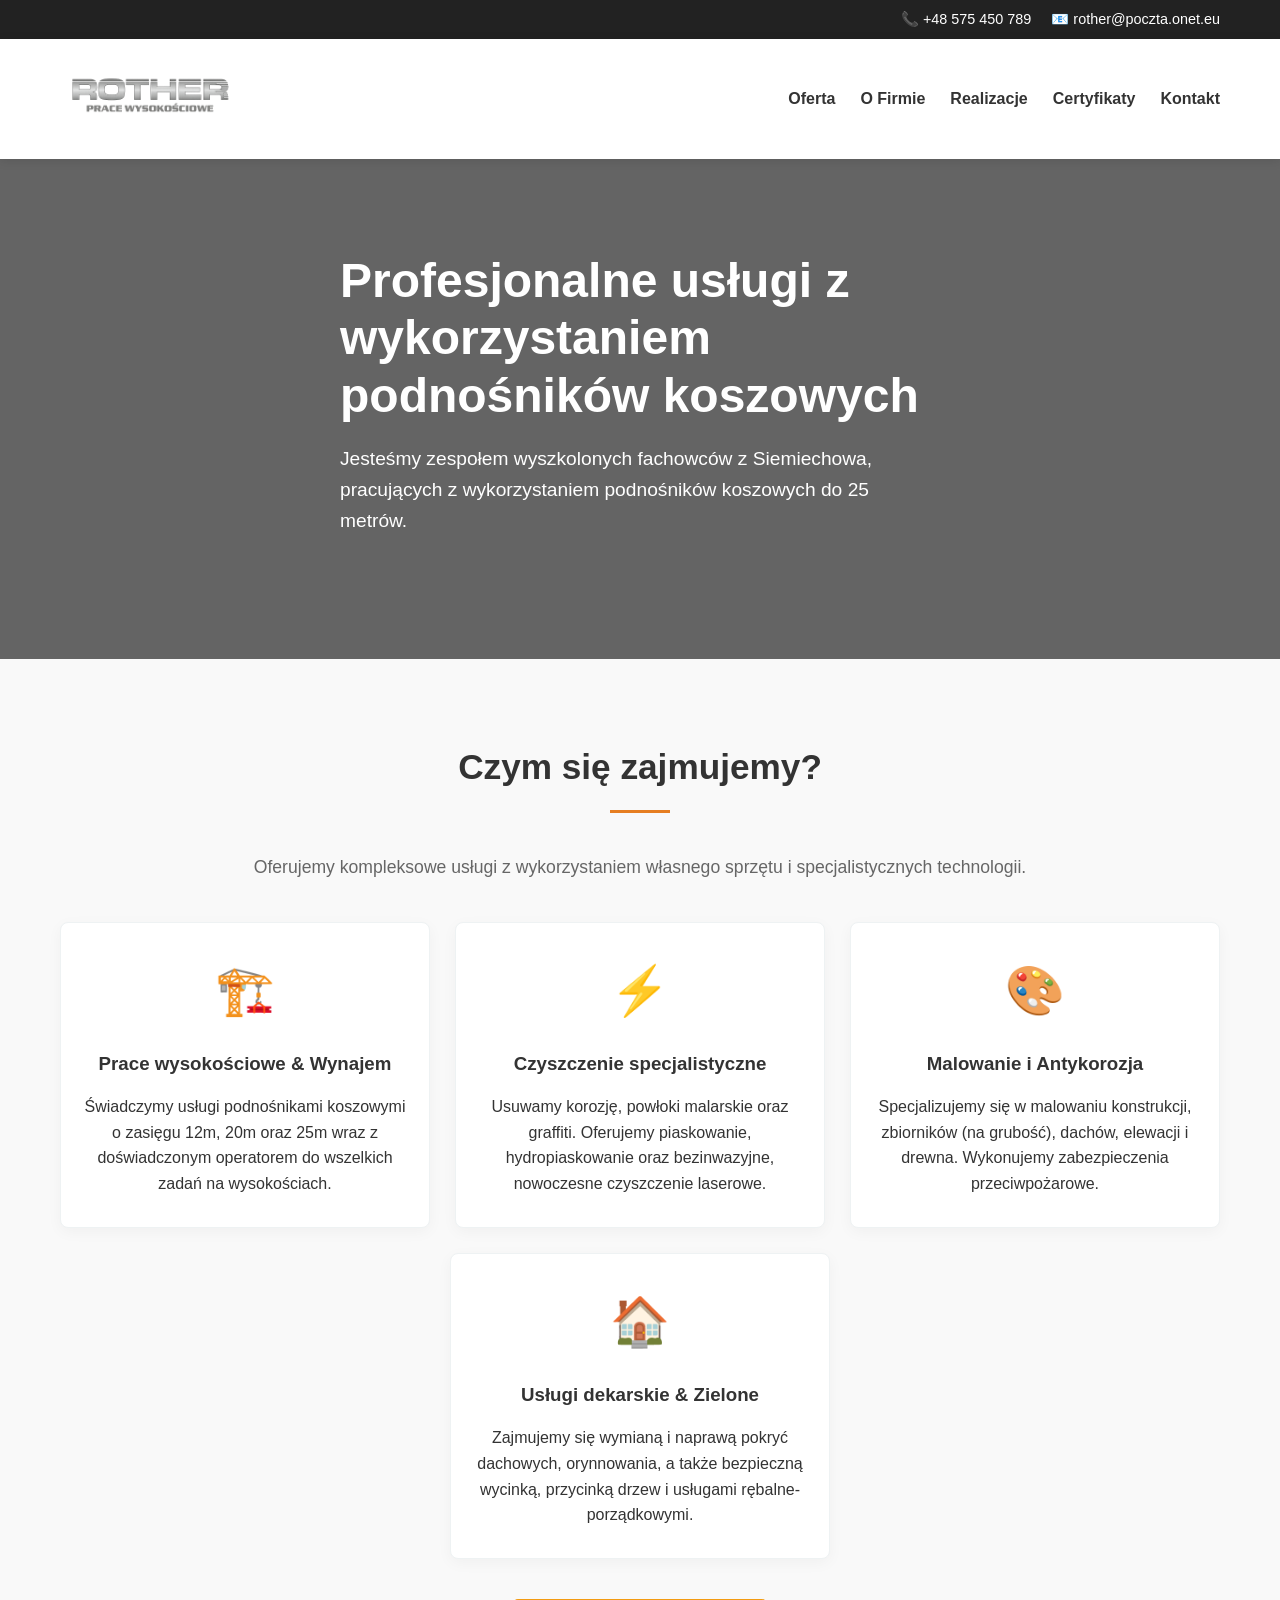
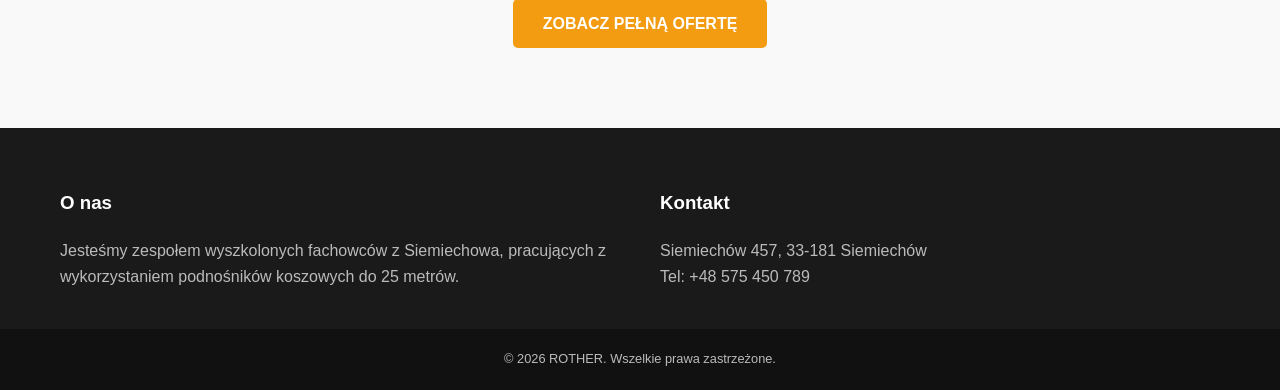
==== index.html @ 0a18b369 "poprawki" ====
<!doctype html>
<html lang="pl">
  <head>
    <meta charset="UTF-8" />
    <meta name="viewport" content="width=device-width, initial-scale=1.0" />
    <title>ROTHER - Prace Wysokościowe</title>
    <link rel="icon" type="image/png" href="media/logo.png" />
    <link rel="stylesheet" href="style.css" />
  </head>
  <body>
    <!-- Górny pasek kontaktowy -->
    <div class="top-bar">
      <div class="container">
        <div class="contact-info">
          <span>📞 +48 575 450 789</span>
          <span>📧 rother@poczta.onet.eu</span>
        </div>
      </div>
    </div>
    <!-- Nagłówek -->
    <header>
      <div class="container flex-header">
        <a href="index.html" class="logo-link">
            <img src="media/logo.png" alt="ROTHER Logo" />
        </a>
        <nav>
          <ul>
            <li><a href="oferta.html">Oferta</a></li>
            <li><a href="o-firmie.html">O Firmie</a></li>
            <li><a href="realizacje.html">Realizacje</a></li>
            <li><a href="certyfikaty.html">Certyfikaty</a></li>
            <li><a href="kontakt.html">Kontakt</a></li>
          </ul>
        </nav>
      </div>
    </header>

    <!-- Sekcja Hero (Baner) -->
    <section class="hero">
      <div class="container">
        <div class="hero-content">
          <h2>Profesjonalne usługi z wykorzystaniem podnośników koszowych</h2>
          <p>
            Jesteśmy zespołem wyszkolonych fachowców z Siemiechowa, pracujących z wykorzystaniem podnośników koszowych do 25 metrów.
          </p>
          </p>
        </div>
      </div>
    </section>

    <!-- Sekcja Usług -->
    <section class="services">
      <div class="container">
        <h2 class="section-title">Czym się zajmujemy?</h2>
        <p class="section-subtitle">Oferujemy kompleksowe usługi z wykorzystaniem własnego sprzętu i specjalistycznych technologii.</p>
        
        <div class="services-grid">
          <div class="service-card">
            <div class="icon">🏗️</div>
            <h3>Prace wysokościowe & Wynajem</h3>
            <p>
              Świadczymy usługi podnośnikami koszowymi o zasięgu 12m, 20m oraz 25m wraz z doświadczonym operatorem do wszelkich zadań na wysokościach.
            </p>
          </div>

          <div class="service-card">
            <div class="icon">⚡</div>
            <h3>Czyszczenie specjalistyczne</h3>
            <p>
              Usuwamy korozję, powłoki malarskie oraz graffiti. Oferujemy piaskowanie, hydropiaskowanie oraz bezinwazyjne, nowoczesne czyszczenie laserowe.
            </p>
          </div>

          <div class="service-card">
            <div class="icon">🎨</div>
            <h3>Malowanie i Antykorozja</h3>
            <p>
              Specjalizujemy się w malowaniu konstrukcji, zbiorników (na grubość), dachów, elewacji i drewna. Wykonujemy zabezpieczenia przeciwpożarowe.
            </p>
          </div>

          <div class="service-card">
            <div class="icon">🏠</div>
            <h3>Usługi dekarskie & Zielone</h3>
            <p>
              Zajmujemy się wymianą i naprawą pokryć dachowych, orynnowania, a także bezpieczną wycinką, przycinką drzew i usługami rębalne-porządkowymi.
            </p>
          </div>
        </div>

        <div class="services-more">
          <a href="oferta.html" class="btn-primary">Zobacz pełną ofertę</a>
        </div>
      </div>
    </section>

    <!-- Stopka -->
    <footer>
      <div class="container footer-grid">
        <div class="footer-about">
          <h3>O nas</h3>
          <p>
            Jesteśmy zespołem wyszkolonych fachowców z Siemiechowa, pracujących z wykorzystaniem podnośników koszowych do 25 metrów.
          </p>
        </div>
        <div class="footer-contact">
          <h3>Kontakt</h3>
          <p>Siemiechów 457, 33-181 Siemiechów</p>
          <p>Tel: +48 575 450 789</p>
        </div>
      </div>
      <div class="bottom-footer">
        <p>&copy; 2026 ROTHER. Wszelkie prawa zastrzeżone.</p>
      </div>
    </footer>
  </body>
</html>
---- style.css ----
/* Reset */
* {
  margin: 0;
  padding: 0;
  box-sizing: border-box;
}

body {
  font-family: "Segoe UI", Arial, sans-serif;
  line-height: 1.6;
  color: #333;
  background-color: #f9f9f9;
}

a{
    text-decoration: none;
    color: white;
}

.container {
  max-width: 1200px;
  margin: 0 auto;
  padding: 0 20px;
}

/* Top Bar */
.top-bar {
  background: #222;
  color: #fff;
  padding: 8px 0;
  font-size: 0.9rem;
}

.contact-info {
  display: flex;
  justify-content: flex-end;
  gap: 20px;
}

/* Header */
header {
  background: #fff;
  box-shadow: 0 2px 10px rgba(0, 0, 0, 0.1);
  position: sticky;
  top: 0;
  z-index: 1000;
}

.flex-header {
  display: flex;
  justify-content: space-between;
  align-items: center;
  height: 120px;
}

.flex-header .logo-link {
  height: 100%;
  max-height: 120px; /* To trzymało wysokość Twojego logo */
  display: flex; /* Wyrównuje obrazek wewnątrz linku */
  align-items: center;
}

/* Obrazek wewnątrz linku po prostu dopasowuje się do jego wymiarów */
.flex-header .logo-link img {
  height: 100%;
  width: auto;
  object-fit: contain;
}

nav ul {
  list-style: none;
  display: flex;
  gap: 25px;
}

nav ul li a {
  text-decoration: none;
  color: #333;
  font-weight: 600;
  transition: 0.3s;
}

nav ul li a:hover,
nav ul li a.active {
  font-weight: 500; /* Opcjonalnie: delikatne pogrubienie tekstu */
  color: #e67e22;
}

/* Hero Section */
.hero {
  background:
    linear-gradient(rgba(0, 0, 0, 0.6), rgba(0, 0, 0, 0.6)),
    url("https://images.unsplash.com/photo-1517089535811-6677936a297a?q=80&w=2000&auto=format&fit=crop");
  background-size: cover;
  background-position: center;
  height: 500px;
  display: flex;
  align-items: center;
  color: #fff;
  text-align: left;
}

.hero-content {
  max-width: 600px;
}

.hero-content h2 {
  font-size: 3rem;
  margin-bottom: 20px;
  line-height: 1.2;
}

.hero-content p {
  font-size: 1.2rem;
  margin-bottom: 30px;
}

.btn {
  background: #e67e22;
  color: #fff;
  padding: 12px 30px;
  text-decoration: none;
  font-weight: bold;
  border-radius: 4px;
  transition: 0.3s;
}

.btn:hover {
  background: #d35400;
}

/* Services */
.services {
  padding: 80px 0;
}

.section-title {
  text-align: center;
  font-size: 2.2rem;
  margin-bottom: 50px;
  position: relative;
}

.section-title::after {
  content: "";
  display: block;
  width: 60px;
  height: 3px;
  background: #e67e22;
  margin: 15px auto;
}

.services-grid {
  display: flex;
  flex-wrap: wrap;
  gap: 25px;
  justify-content: center; /* To centruje elementy w nienapełnionych rzędach */
}

.service-card {
  background: #ffffff;
  border: 1px solid #eef2f3;
  border-radius: 8px;
  padding: 30px 20px;
  text-align: center;
  box-shadow: 0 4px 15px rgba(0, 0, 0, 0.04);
  transition: transform 0.3s ease, box-shadow 0.3s ease;
  
  /* Definiujemy elastyczną szerokość kafelka */
  flex: 1 1 280px;    /* Rosną i kurczą się, ale bazowo mają 280px */
  max-width: 380px;   /* Blokada, żeby kafelki nie rozciągnęły się za bardzo na wielkich ekranach */
}

.service-card:hover {
  transform: translateY(-10px);
  box-shadow: 0 10px 25px rgba(0, 0, 0, 0.1);
}

.service-card .icon {
  font-size: 3rem;
  margin-bottom: 20px;
}

.service-card h3 {
  margin-bottom: 15px;
}

/* Footer */
footer {
  background: #1a1a1a;
  color: #bbb;
  padding: 60px 0 0;
}

.footer-grid {
  display: grid;
  grid-template-columns: repeat(auto-fit, minmax(200px, 1fr));
  gap: 40px;
  padding-bottom: 40px;
}

footer h3 {
  color: #fff;
  margin-bottom: 20px;
}

footer ul {
  list-style: none;
}

footer ul li {
  margin-bottom: 10px;
}

footer ul li a {
  color: #bbb;
  text-decoration: none;
}

.bottom-footer {
  background: #111;
  text-align: center;
  padding: 20px 0;
  font-size: 0.8rem;
}

/* Stylizacja sekcji certyfikatów */
.certificates-section {
  padding: 40px 20px;
  text-align: center;
}

.certificates-section h1 {
  margin-bottom: 10px;
  color: #333;
}

.section-desc {
  color: #666;
  margin-bottom: 40px;
}

/* Siatka układająca certyfikaty obok siebie */
.certificates-grid {
  display: grid;
  grid-template-columns: repeat(auto-fit, minmax(280px, 1fr));
  gap: 30px;
  justify-content: center;
}

/* Pojedynczy element certyfikatu */
.certificate-item {
  background: #fff;
  border: 1px solid #e0e0e0;
  border-radius: 8px;
  padding: 15px;
  box-shadow: 0 4px 6px rgba(0,0,0,0.05);
  transition: transform 0.2s ease;
}

.certificate-item:hover {
  transform: translateY(-5px);
}

/* Wrapper na zdjęcie, żeby zachować równe proporcje */
.img-wrapper {
  width: 100%;
  height: 350px; /* wysokość dopasuj do swoich skanów */
  overflow: hidden;
  display: flex;
  align-items: center;
  justify-content: center;
  border-bottom: 1px solid #eee;
  margin-bottom: 15px;
}

.img-wrapper img {
  max-width: 100%;
  max-height: 100%;
  object-fit: contain; /* sprawi, że skan nie będzie rozciągnięty */
}

/* Podpis pod certyfikatem */
.certificate-caption {
  font-size: 15px;
  font-weight: bold;
  color: #444;
  margin: 0;
  line-height: 1.4;
}

/* Sekcja Realizacji */
.portfolio-section {
  padding: 50px 20px;
}

.portfolio-section h1 {
  text-align: center;
  color: #2c3e50;
  margin-bottom: 10px;
  font-size: 2.5rem;
}

.portfolio-section .section-desc {
  text-align: center;
  color: #7f8c8d;
  max-width: 700px;
  margin: 0 auto 40px auto;
  font-size: 1.1rem;
}

/* Siatka dla realizacji (3 kolumny na dużym ekranie, 2 na tablecie, 1 na telefonie) */
.portfolio-grid {
  display: grid;
  grid-template-columns: repeat(auto-fill, minmax(320px, 1fr));
  gap: 30px;
  margin-bottom: 40px;
}

/* Karta pojedynczego projektu */
.portfolio-item {
  background: #fff;
  border-radius: 8px;
  overflow: hidden;
  box-shadow: 0 4px 15px rgba(0, 0, 0, 0.08);
  border: 1px solid #eef2f3;
  transition: transform 0.3s ease, box-shadow 0.3s ease;
}

.portfolio-item:hover {
  transform: translateY(-5px);
  box-shadow: 0 8px 25px rgba(0, 0, 0, 0.15);
}

/* Kontener na zdjęcie */
.portfolio-img {
  width: 100%;
  height: 220px;
  overflow: hidden;
  background: #eceff1;
}

.portfolio-img img {
  width: 100%;
  height: 100%;
  object-fit: cover;
  transition: transform 0.4s ease;
}

.portfolio-item:hover .portfolio-img img {
  transform: scale(1.05);
}

/* Informacje o projekcie */
.portfolio-info {
  padding: 20px;
}

.portfolio-info h3 {
  margin: 0 0 10px 0;
  font-size: 1.25rem;
  color: #2c3e50;
  border-bottom: 2px solid #f39c12; /* kolor akcentu np. żółty/pomarańczowy budowlany */
  padding-bottom: 5px;
  display: inline-block;
}

.portfolio-info p {
  margin: 0;
  color: #555;
  font-size: 0.95rem;
  line-height: 1.5;
}

/* Napis "oraz wiele innych..." */
.portfolio-footer {
  text-align: center;
  font-style: italic;
  font-size: 1.2rem;
  color: #7f8c8d;
  margin-top: 30px;
  padding: 20px;
  border-top: 1px dashed #bdc3c7;
}

/* Sekcja Oferty */
.services-section {
  padding: 50px 20px;
}

.services-section h1 {
  text-align: center;
  color: #2c3e50;
  margin-bottom: 10px;
  font-size: 2.5rem;
}

.services-section .section-desc {
  text-align: center;
  color: #7f8c8d;
  max-width: 800px;
  margin: 0 auto 40px auto;
  font-size: 1.1rem;
  line-height: 1.6;
}

/* Pojedynczy kafelek usługi */
.services-item {
  background: #ffffff;
  border: 1px solid #eef2f3;
  border-radius: 8px;
  padding: 30px 20px;
  text-align: center;
  box-shadow: 0 4px 15px rgba(0, 0, 0, 0.04);
  transition: transform 0.3s ease, box-shadow 0.3s ease;
}

.services-item:hover {
  transform: translateY(-5px);
  box-shadow: 0 8px 25px rgba(0, 0, 0, 0.1);
  border-color: #f39c12; /* Akcent np. żółty/pomarańczowy kolor budowlany */
}

/* Stylizacja ikony */
.services-icon {
  font-size: 2.5rem;
  margin-bottom: 15px;
  display: inline-block;
}

/* Tytuł usługi w kafelku */
.services-item h3 {
  margin: 0 0 12px 0;
  font-size: 1.3rem;
  color: #2c3e50;
}

/* Opis usługi */
.services-item p {
  margin: 0;
  color: #555555;
  font-size: 0.95rem;
  line-height: 1.6;
}

.section-subtitle {
  text-align: center;
  color: #666;
  margin-top: -10px;
  margin-bottom: 40px;
  font-size: 1.1rem;
}

.services-more {
  text-align: center;
  margin-top: 40px;
}

.btn-primary {
  display: inline-block;
  background-color: #f39c12; /* Budowlany pomarańcz/żółć */
  color: #fff;
  padding: 12px 30px;
  text-transform: uppercase;
  font-weight: bold;
  text-decoration: none;
  border-radius: 5px;
  transition: background 0.3s ease;
}

.btn-primary:hover {
  background-color: #d35400; /* Ciemniejszy odcień przy najechaniu */
}

/* Responsive */
@media (max-width: 768px) {
  .flex-header {
    flex-direction: column;
    gap: 15px;
  }
  .hero-content h2 {
    font-size: 2rem;
  }
}
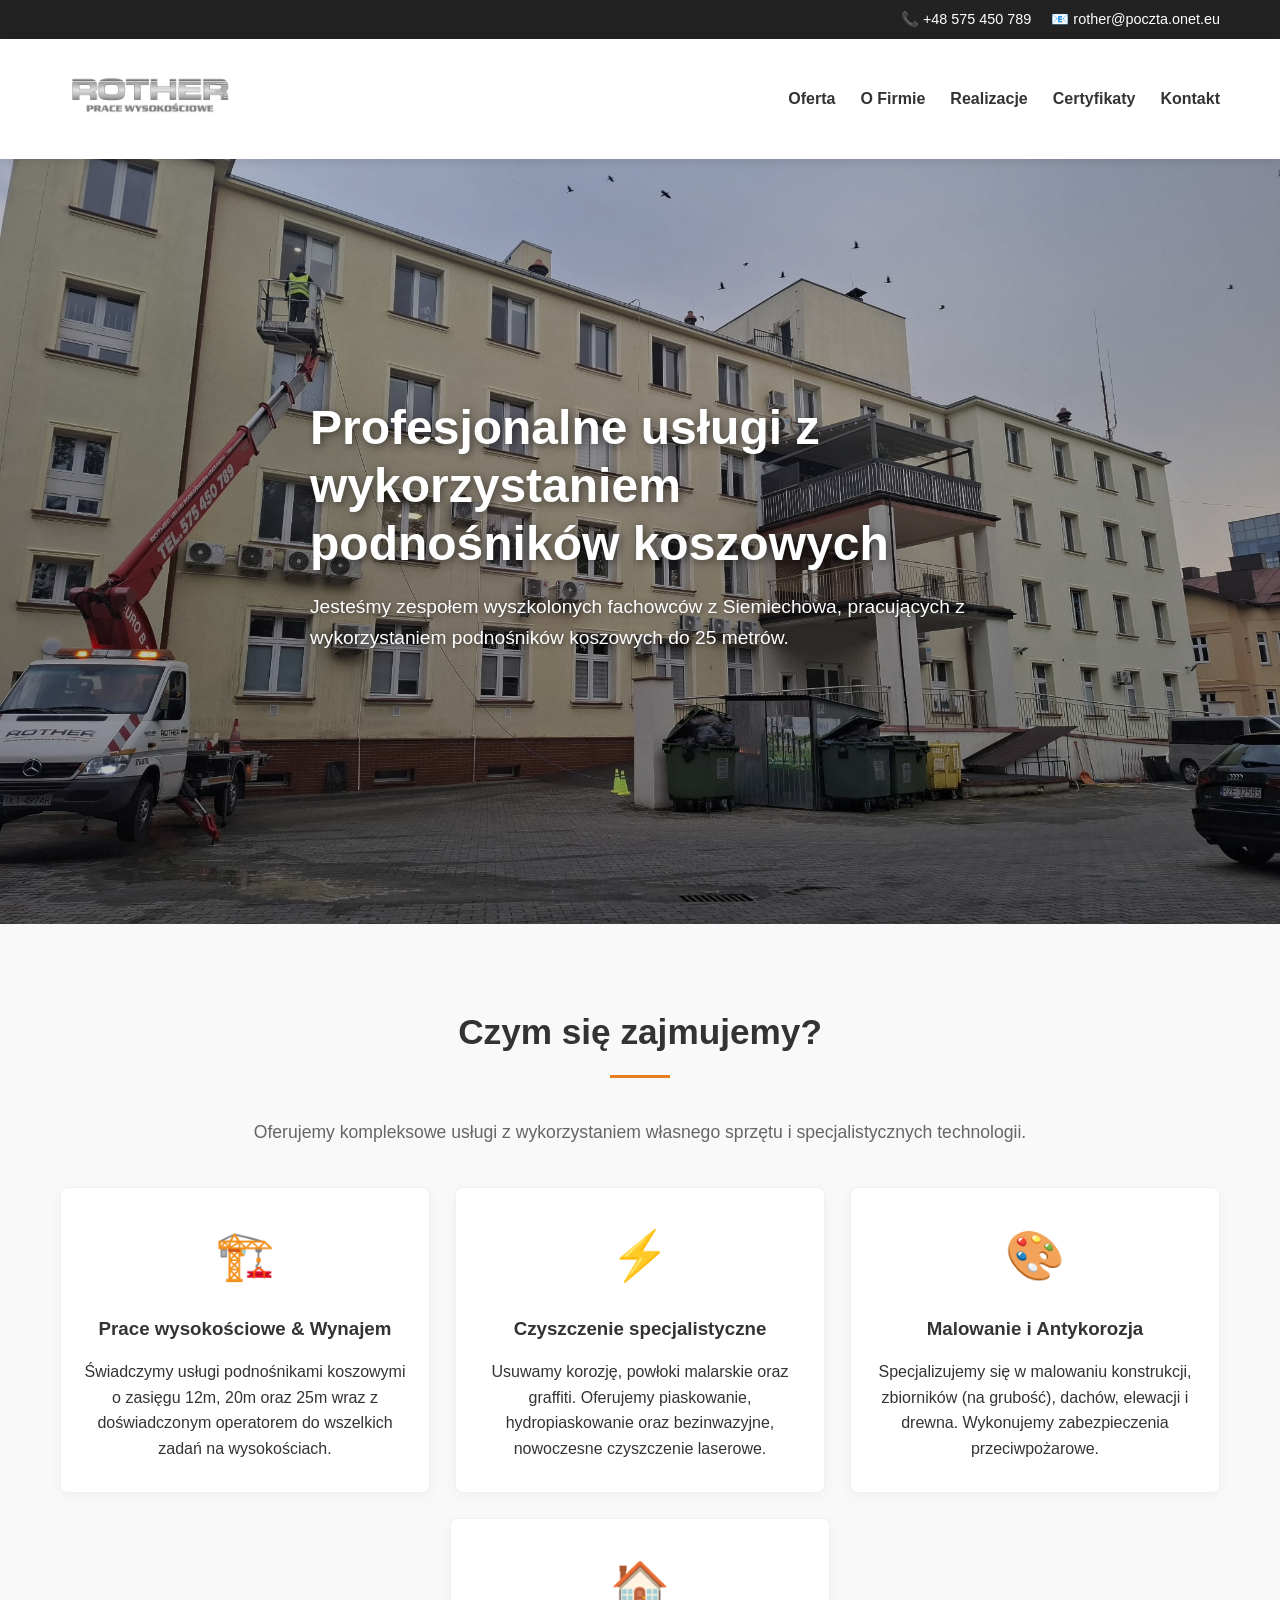
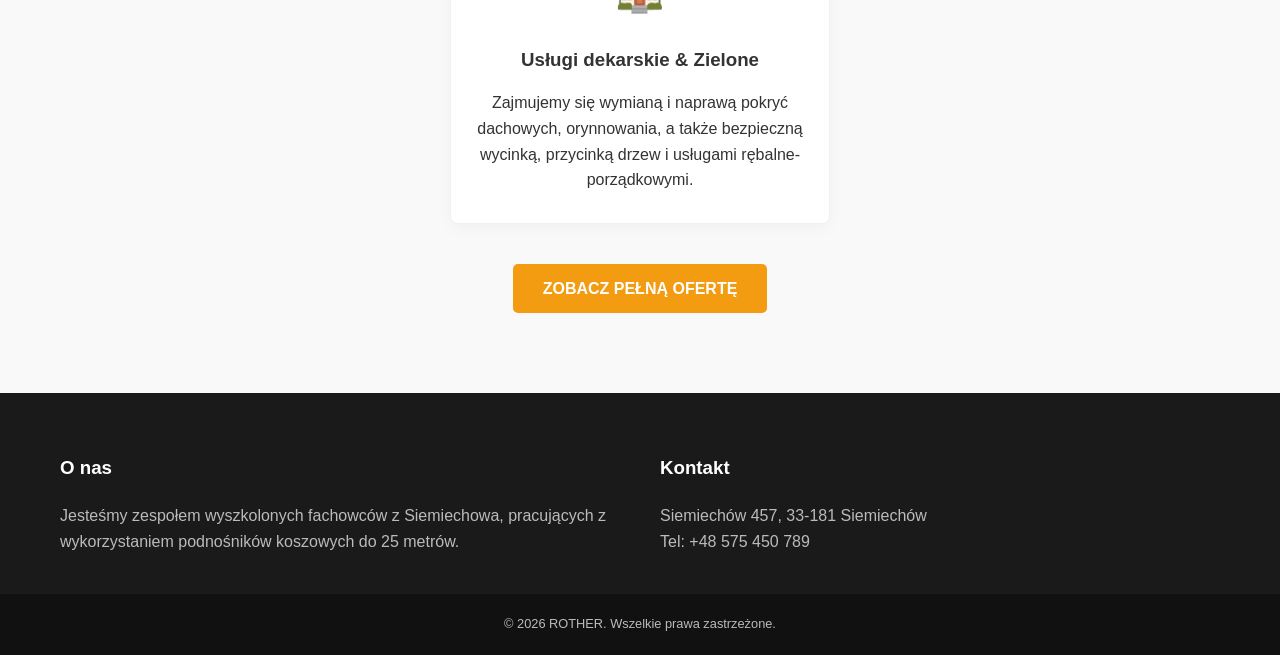
==== commit d5eef1eb: "dodanie karuzeli" ====
--- a/index.html
+++ b/index.html
@@ -8,7 +8,6 @@
     <link rel="stylesheet" href="style.css" />
   </head>
   <body>
-    <!-- Górny pasek kontaktowy -->
     <div class="top-bar">
       <div class="container">
         <div class="contact-info">
@@ -17,7 +16,6 @@
         </div>
       </div>
     </div>
-    <!-- Nagłówek -->
     <header>
       <div class="container flex-header">
         <a href="index.html" class="logo-link">
@@ -28,27 +26,30 @@
             <li><a href="oferta.html">Oferta</a></li>
             <li><a href="o-firmie.html">O Firmie</a></li>
             <li><a href="realizacje.html">Realizacje</a></li>
-            <li><a href="certyfikaty.html">Certyfikaty</a></li>
+            <li><a href="certyfikaty/certyfikaty.html">Certyfikaty</a></li>
             <li><a href="kontakt.html">Kontakt</a></li>
           </ul>
         </nav>
       </div>
     </header>
 
-    <!-- Sekcja Hero (Baner) -->
     <section class="hero">
+      <div class="hero-slider">
+        <div class="slide active" style="background-image: url('media/hero-1.jpg');"></div>
+        <div class="slide" style="background-image: url('media/hero-2.jpg');"></div>
+        <div class="slide" style="background-image: url('media/hero-3.jpg');"></div>
+      </div>
+      
       <div class="container">
         <div class="hero-content">
           <h2>Profesjonalne usługi z wykorzystaniem podnośników koszowych</h2>
           <p>
             Jesteśmy zespołem wyszkolonych fachowców z Siemiechowa, pracujących z wykorzystaniem podnośników koszowych do 25 metrów.
           </p>
-          </p>
         </div>
       </div>
     </section>
 
-    <!-- Sekcja Usług -->
     <section class="services">
       <div class="container">
         <h2 class="section-title">Czym się zajmujemy?</h2>
@@ -94,7 +95,6 @@
       </div>
     </section>
 
-    <!-- Stopka -->
     <footer>
       <div class="container footer-grid">
         <div class="footer-about">
@@ -113,5 +113,26 @@
         <p>&copy; 2026 ROTHER. Wszelkie prawa zastrzeżone.</p>
       </div>
     </footer>
+
+    <script>
+      document.addEventListener("DOMContentLoaded", function () {
+        const slides = document.querySelectorAll(".hero-slider .slide");
+        let currentSlide = 0;
+
+        function nextSlide() {
+          // Usuń klasę active z obecnego slajdu
+          slides[currentSlide].classList.remove("active");
+          
+          // Przejdź do kolejnego slajdu (lub wróć do pierwszego)
+          currentSlide = (currentSlide + 1) % slides.length;
+          
+          // Dodaj klasę active do nowego slajdu
+          slides[currentSlide].classList.add("active");
+        }
+
+        // Uruchamiaj funkcję co 5000 milisekund (5 sekund)
+        setInterval(nextSlide, 5000);
+      });
+    </script>
   </body>
-</html>
+</html>
--- a/style.css
+++ b/style.css
@@ -12,9 +12,9 @@
   background-color: #f9f9f9;
 }
 
-a{
-    text-decoration: none;
-    color: white;
+a {
+  text-decoration: none;
+  color: white;
 }
 
 .container {
@@ -55,12 +55,11 @@
 
 .flex-header .logo-link {
   height: 100%;
-  max-height: 120px; /* To trzymało wysokość Twojego logo */
-  display: flex; /* Wyrównuje obrazek wewnątrz linku */
+  max-height: 120px;
+  display: flex;
   align-items: center;
 }
 
-/* Obrazek wewnątrz linku po prostu dopasowuje się do jego wymiarów */
 .flex-header .logo-link img {
   height: 100%;
   width: auto;
@@ -82,40 +81,89 @@
 
 nav ul li a:hover,
 nav ul li a.active {
-  font-weight: 500; /* Opcjonalnie: delikatne pogrubienie tekstu */
+  font-weight: 500;
   color: #e67e22;
 }
 
-/* Hero Section */
+/* --- ZAKTUALIZOWANA SEKCJA HERO --- */
 .hero {
-  background:
-    linear-gradient(rgba(0, 0, 0, 0.6), rgba(0, 0, 0, 0.6)),
-    url("https://images.unsplash.com/photo-1517089535811-6677936a297a?q=80&w=2000&auto=format&fit=crop");
+  position: relative;
+  height: 85vh; /* Wyższa sekcja - zajmuje 85% wysokości ekranu */
+  min-height: 600px; /* Bezpieczny próg minimalny */
+  display: flex;
+  align-items: center;
+  overflow: hidden;
+  color: #ffffff;
+}
+
+/* Kontener na całą karuzelę */
+.hero-slider {
+  position: absolute;
+  top: 0;
+  left: 0;
+  width: 100%;
+  height: 100%;
+  z-index: 1;
+}
+
+/* Pojedynczy slajd tła */
+.hero-slider .slide {
+  position: absolute;
+  top: 0;
+  left: 0;
+  width: 100%;
+  height: 100%;
   background-size: cover;
   background-position: center;
-  height: 500px;
-  display: flex;
-  align-items: center;
-  color: #fff;
-  text-align: left;
+  background-repeat: no-repeat;
+  opacity: 0;
+  transition: opacity 1.5s ease-in-out;
+}
+
+/* Aktywny slajd */
+.hero-slider .slide.active {
+  opacity: 1;
+}
+
+/* Zmniejszone przyciemnienie - tylko 25% czerni dla lepszej widoczności zdjęć */
+.hero::before {
+  content: '';
+  position: absolute;
+  top: 0;
+  left: 0;
+  width: 100%;
+  height: 100%;
+  background: rgba(0, 0, 0, 0.25); 
+  z-index: 2;
+}
+
+/* Wyniesienie tekstu ponad karuzelę i nakładkę */
+.hero .container {
+  position: relative;
+  z-index: 3;
 }
 
 .hero-content {
-  max-width: 600px;
-}
-
+  max-width: 700px;
+  padding: 40px 20px;
+}
+
+/* Dodany cień tekstu dla idealnej czytelności na jaśniejszym tle */
 .hero-content h2 {
   font-size: 3rem;
   margin-bottom: 20px;
   line-height: 1.2;
+  text-shadow: 2px 2px 8px rgba(0, 0, 0, 0.5);
 }
 
 .hero-content p {
   font-size: 1.2rem;
   margin-bottom: 30px;
+  text-shadow: 1px 1px 5px rgba(0, 0, 0, 0.5);
 }
 
 .btn {
+  display: inline-block;
   background: #e67e22;
   color: #fff;
   padding: 12px 30px;
@@ -154,7 +202,7 @@
   display: flex;
   flex-wrap: wrap;
   gap: 25px;
-  justify-content: center; /* To centruje elementy w nienapełnionych rzędach */
+  justify-content: center;
 }
 
 .service-card {
@@ -165,10 +213,8 @@
   text-align: center;
   box-shadow: 0 4px 15px rgba(0, 0, 0, 0.04);
   transition: transform 0.3s ease, box-shadow 0.3s ease;
-  
-  /* Definiujemy elastyczną szerokość kafelka */
-  flex: 1 1 280px;    /* Rosną i kurczą się, ale bazowo mają 280px */
-  max-width: 380px;   /* Blokada, żeby kafelki nie rozciągnęły się za bardzo na wielkich ekranach */
+  flex: 1 1 280px;
+  max-width: 380px;
 }
 
 .service-card:hover {
@@ -224,7 +270,7 @@
   font-size: 0.8rem;
 }
 
-/* Stylizacja sekcji certyfikatów */
+/* Certyfikaty */
 .certificates-section {
   padding: 40px 20px;
   text-align: center;
@@ -240,56 +286,49 @@
   margin-bottom: 40px;
 }
 
-/* Siatka układająca certyfikaty obok siebie */
 .certificates-grid {
-  display: grid;
-  grid-template-columns: repeat(auto-fit, minmax(280px, 1fr));
-  gap: 30px;
+  display: flex;
+  flex-wrap: wrap;
+  gap: 20px;
   justify-content: center;
-}
-
-/* Pojedynczy element certyfikatu */
-.certificate-item {
+  margin-top: 30px;
+}
+
+.document-card {
   background: #fff;
-  border: 1px solid #e0e0e0;
+  border: 1px solid #eef2f3;
   border-radius: 8px;
-  padding: 15px;
-  box-shadow: 0 4px 6px rgba(0,0,0,0.05);
-  transition: transform 0.2s ease;
-}
-
-.certificate-item:hover {
-  transform: translateY(-5px);
-}
-
-/* Wrapper na zdjęcie, żeby zachować równe proporcje */
-.img-wrapper {
-  width: 100%;
-  height: 350px; /* wysokość dopasuj do swoich skanów */
-  overflow: hidden;
-  display: flex;
+  padding: 25px 20px;
+  text-align: center;
+  box-shadow: 0 4px 10px rgba(0, 0, 0, 0.03);
+  transition: transform 0.2s ease, box-shadow 0.2s ease, border-color 0.2s ease;
+  flex: 0 0 260px;
+  display: flex;
+  flex-direction: column;
   align-items: center;
   justify-content: center;
-  border-bottom: 1px solid #eee;
-  margin-bottom: 15px;
-}
-
-.img-wrapper img {
-  max-width: 100%;
-  max-height: 100%;
-  object-fit: contain; /* sprawi, że skan nie będzie rozciągnięty */
-}
-
-/* Podpis pod certyfikatem */
+}
+
+.document-card:hover {
+  transform: translateY(-3px);
+  box-shadow: 0 6px 15px rgba(0, 0, 0, 0.08);
+  border-color: #f39c12;
+}
+
+.cert-icon {
+  font-size: 2rem;
+  margin-bottom: 12px;
+}
+
 .certificate-caption {
-  font-size: 15px;
+  font-size: 16px;
   font-weight: bold;
-  color: #444;
+  color: #333;
   margin: 0;
   line-height: 1.4;
 }
 
-/* Sekcja Realizacji */
+/* Realizacje */
 .portfolio-section {
   padding: 50px 20px;
 }
@@ -309,7 +348,6 @@
   font-size: 1.1rem;
 }
 
-/* Siatka dla realizacji (3 kolumny na dużym ekranie, 2 na tablecie, 1 na telefonie) */
 .portfolio-grid {
   display: grid;
   grid-template-columns: repeat(auto-fill, minmax(320px, 1fr));
@@ -317,7 +355,6 @@
   margin-bottom: 40px;
 }
 
-/* Karta pojedynczego projektu */
 .portfolio-item {
   background: #fff;
   border-radius: 8px;
@@ -332,7 +369,6 @@
   box-shadow: 0 8px 25px rgba(0, 0, 0, 0.15);
 }
 
-/* Kontener na zdjęcie */
 .portfolio-img {
   width: 100%;
   height: 220px;
@@ -351,7 +387,6 @@
   transform: scale(1.05);
 }
 
-/* Informacje o projekcie */
 .portfolio-info {
   padding: 20px;
 }
@@ -360,7 +395,7 @@
   margin: 0 0 10px 0;
   font-size: 1.25rem;
   color: #2c3e50;
-  border-bottom: 2px solid #f39c12; /* kolor akcentu np. żółty/pomarańczowy budowlany */
+  border-bottom: 2px solid #f39c12;
   padding-bottom: 5px;
   display: inline-block;
 }
@@ -372,7 +407,6 @@
   line-height: 1.5;
 }
 
-/* Napis "oraz wiele innych..." */
 .portfolio-footer {
   text-align: center;
   font-style: italic;
@@ -383,7 +417,7 @@
   border-top: 1px dashed #bdc3c7;
 }
 
-/* Sekcja Oferty */
+/* Oferta */
 .services-section {
   padding: 50px 20px;
 }
@@ -404,7 +438,6 @@
   line-height: 1.6;
 }
 
-/* Pojedynczy kafelek usługi */
 .services-item {
   background: #ffffff;
   border: 1px solid #eef2f3;
@@ -418,24 +451,21 @@
 .services-item:hover {
   transform: translateY(-5px);
   box-shadow: 0 8px 25px rgba(0, 0, 0, 0.1);
-  border-color: #f39c12; /* Akcent np. żółty/pomarańczowy kolor budowlany */
-}
-
-/* Stylizacja ikony */
+  border-color: #f39c12;
+}
+
 .services-icon {
   font-size: 2.5rem;
   margin-bottom: 15px;
   display: inline-block;
 }
 
-/* Tytuł usługi w kafelku */
 .services-item h3 {
   margin: 0 0 12px 0;
   font-size: 1.3rem;
   color: #2c3e50;
 }
 
-/* Opis usługi */
 .services-item p {
   margin: 0;
   color: #555555;
@@ -458,7 +488,7 @@
 
 .btn-primary {
   display: inline-block;
-  background-color: #f39c12; /* Budowlany pomarańcz/żółć */
+  background-color: #f39c12;
   color: #fff;
   padding: 12px 30px;
   text-transform: uppercase;
@@ -469,7 +499,7 @@
 }
 
 .btn-primary:hover {
-  background-color: #d35400; /* Ciemniejszy odcień przy najechaniu */
+  background-color: #d35400;
 }
 
 /* Responsive */
@@ -478,7 +508,10 @@
     flex-direction: column;
     gap: 15px;
   }
+  .hero {
+    height: 60vh; /* Na komórkach nieco niższa, by nie zasłaniać całego małego ekranu */
+  }
   .hero-content h2 {
     font-size: 2rem;
   }
-}
+}
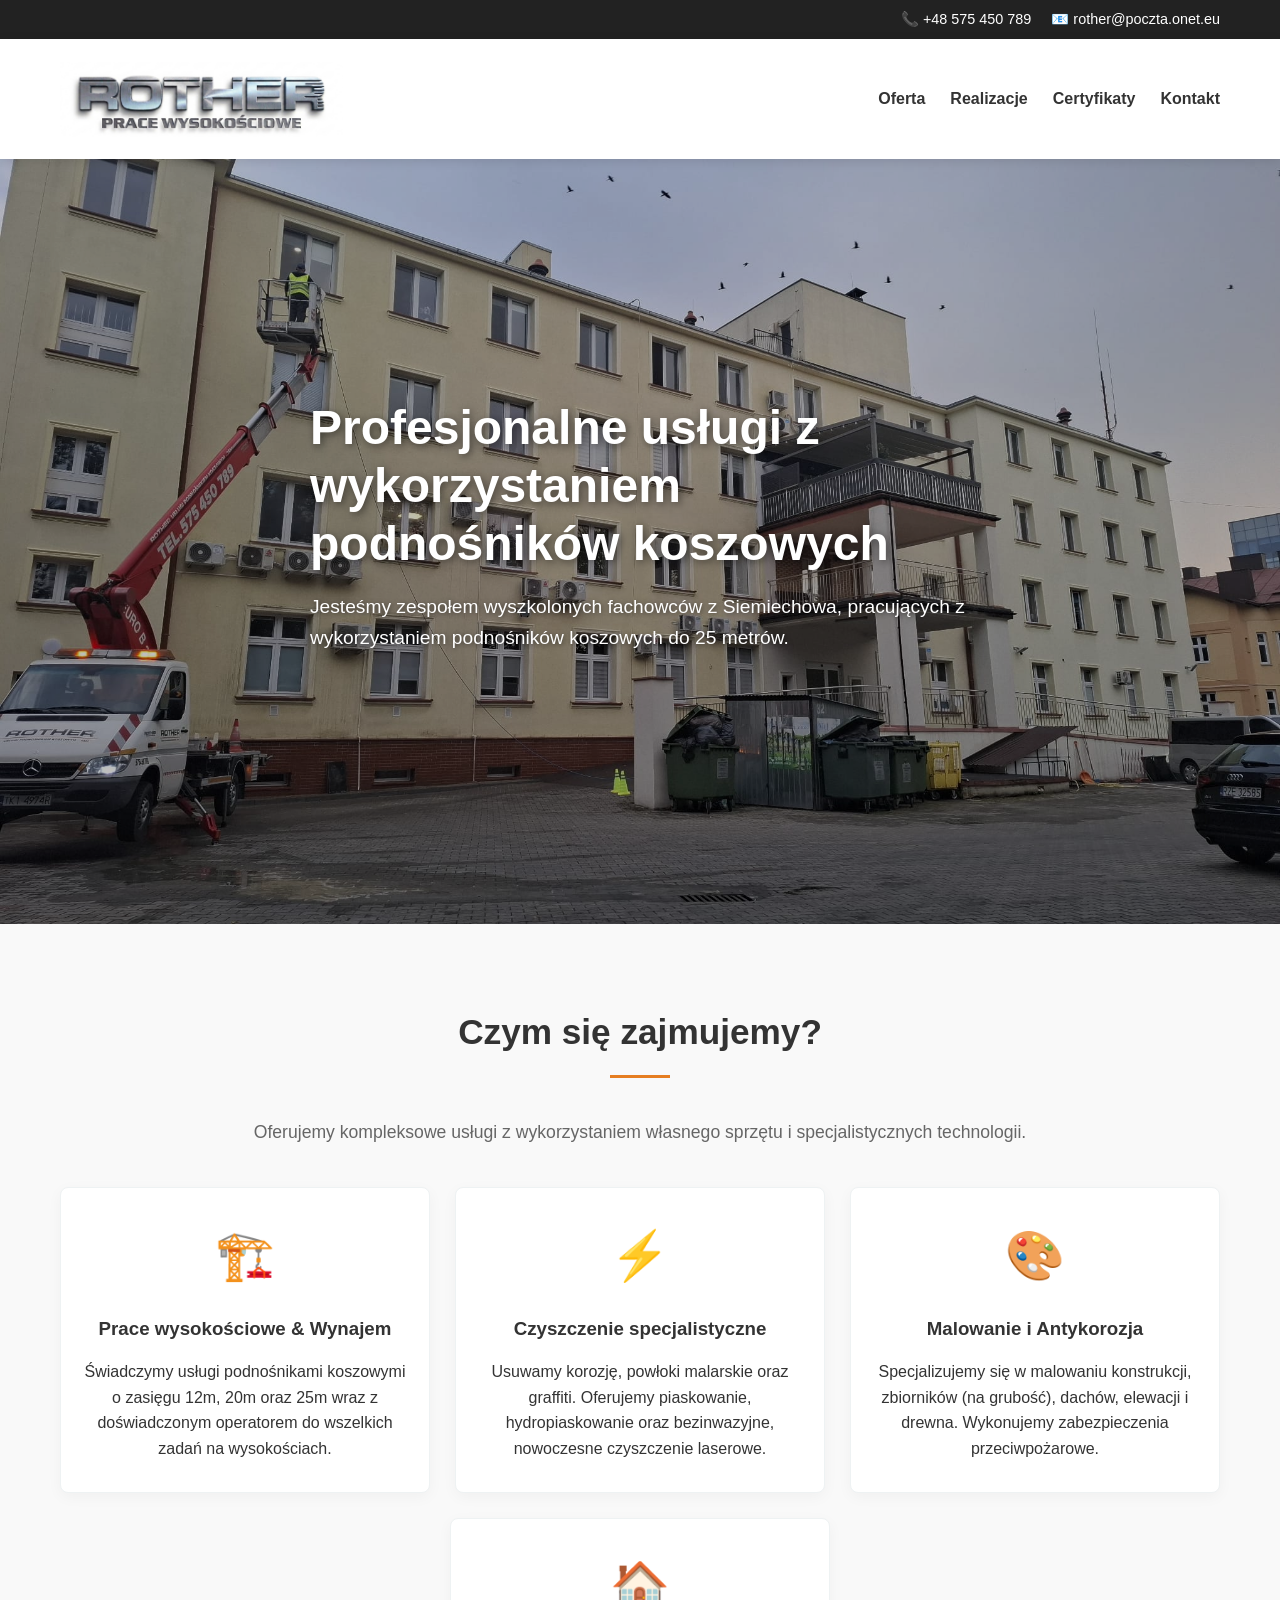
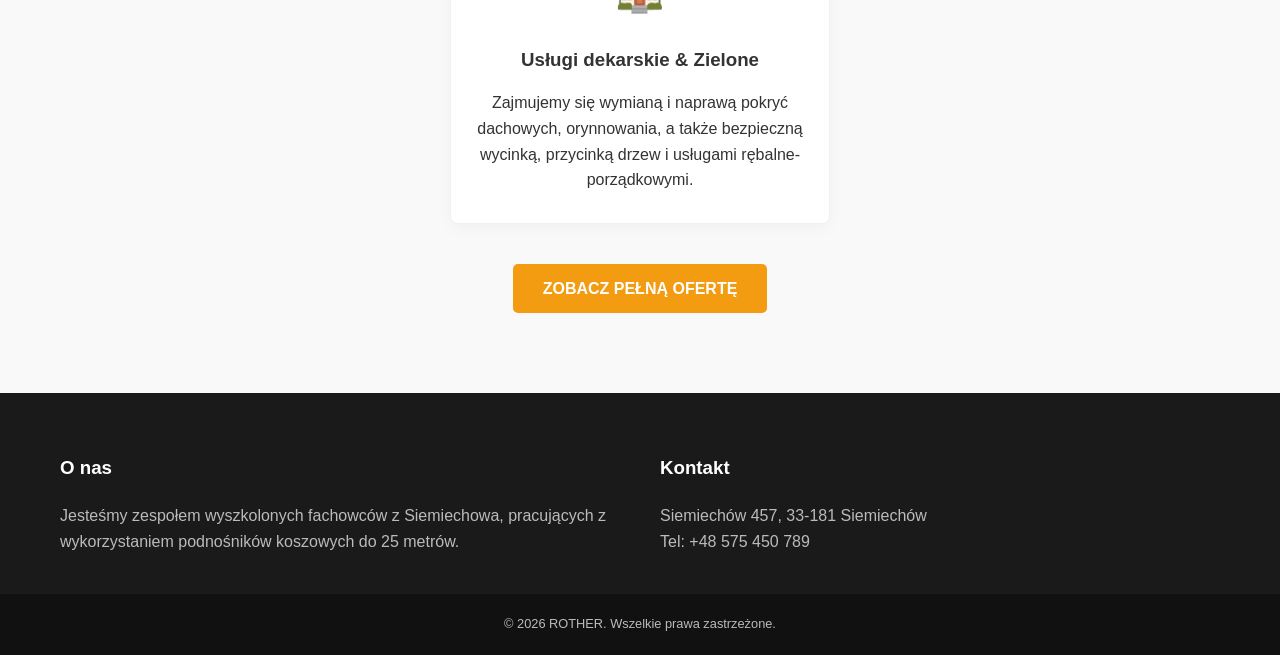
==== commit 5e05ac7b: "nowe logo," ====
--- a/index.html
+++ b/index.html
@@ -24,7 +24,7 @@
         <nav>
           <ul>
             <li><a href="oferta.html">Oferta</a></li>
-            <li><a href="o-firmie.html">O Firmie</a></li>
+            
             <li><a href="realizacje.html">Realizacje</a></li>
             <li><a href="certyfikaty/certyfikaty.html">Certyfikaty</a></li>
             <li><a href="kontakt.html">Kontakt</a></li>
--- a/style.css
+++ b/style.css
@@ -54,16 +54,16 @@
 }
 
 .flex-header .logo-link {
-  height: 100%;
-  max-height: 120px;
   display: flex;
   align-items: center;
+  height: 100%; /* Utrzymuje pełną wysokość rodzica dla wyśrodkowania */
 }
 
 .flex-header .logo-link img {
-  height: 100%;
+  height: auto;
+  max-height: 75px; /* Kontroluje optymalny rozmiar logo */
   width: auto;
-  object-fit: contain;
+  display: block;
 }
 
 nav ul {
@@ -127,13 +127,13 @@
 
 /* Zmniejszone przyciemnienie - tylko 25% czerni dla lepszej widoczności zdjęć */
 .hero::before {
-  content: '';
+  content: "";
   position: absolute;
   top: 0;
   left: 0;
   width: 100%;
   height: 100%;
-  background: rgba(0, 0, 0, 0.25); 
+  background: rgba(0, 0, 0, 0.25);
   z-index: 2;
 }
 
@@ -212,7 +212,9 @@
   padding: 30px 20px;
   text-align: center;
   box-shadow: 0 4px 15px rgba(0, 0, 0, 0.04);
-  transition: transform 0.3s ease, box-shadow 0.3s ease;
+  transition:
+    transform 0.3s ease,
+    box-shadow 0.3s ease;
   flex: 1 1 280px;
   max-width: 380px;
 }
@@ -301,7 +303,10 @@
   padding: 25px 20px;
   text-align: center;
   box-shadow: 0 4px 10px rgba(0, 0, 0, 0.03);
-  transition: transform 0.2s ease, box-shadow 0.2s ease, border-color 0.2s ease;
+  transition:
+    transform 0.2s ease,
+    box-shadow 0.2s ease,
+    border-color 0.2s ease;
   flex: 0 0 260px;
   display: flex;
   flex-direction: column;
@@ -361,7 +366,9 @@
   overflow: hidden;
   box-shadow: 0 4px 15px rgba(0, 0, 0, 0.08);
   border: 1px solid #eef2f3;
-  transition: transform 0.3s ease, box-shadow 0.3s ease;
+  transition:
+    transform 0.3s ease,
+    box-shadow 0.3s ease;
 }
 
 .portfolio-item:hover {
@@ -445,7 +452,9 @@
   padding: 30px 20px;
   text-align: center;
   box-shadow: 0 4px 15px rgba(0, 0, 0, 0.04);
-  transition: transform 0.3s ease, box-shadow 0.3s ease;
+  transition:
+    transform 0.3s ease,
+    box-shadow 0.3s ease;
 }
 
 .services-item:hover {
@@ -500,6 +509,13 @@
 
 .btn-primary:hover {
   background-color: #d35400;
+}
+
+.services-icon img {
+  width: 40px; /* Dostosuj szerokość do wysokości pozostałych ikonek */
+  height: 40px; /* Dopasuj wysokość */
+  object-fit: contain;
+  vertical-align: middle;
 }
 
 /* Responsive */
@@ -514,4 +530,4 @@
   .hero-content h2 {
     font-size: 2rem;
   }
-}+}
